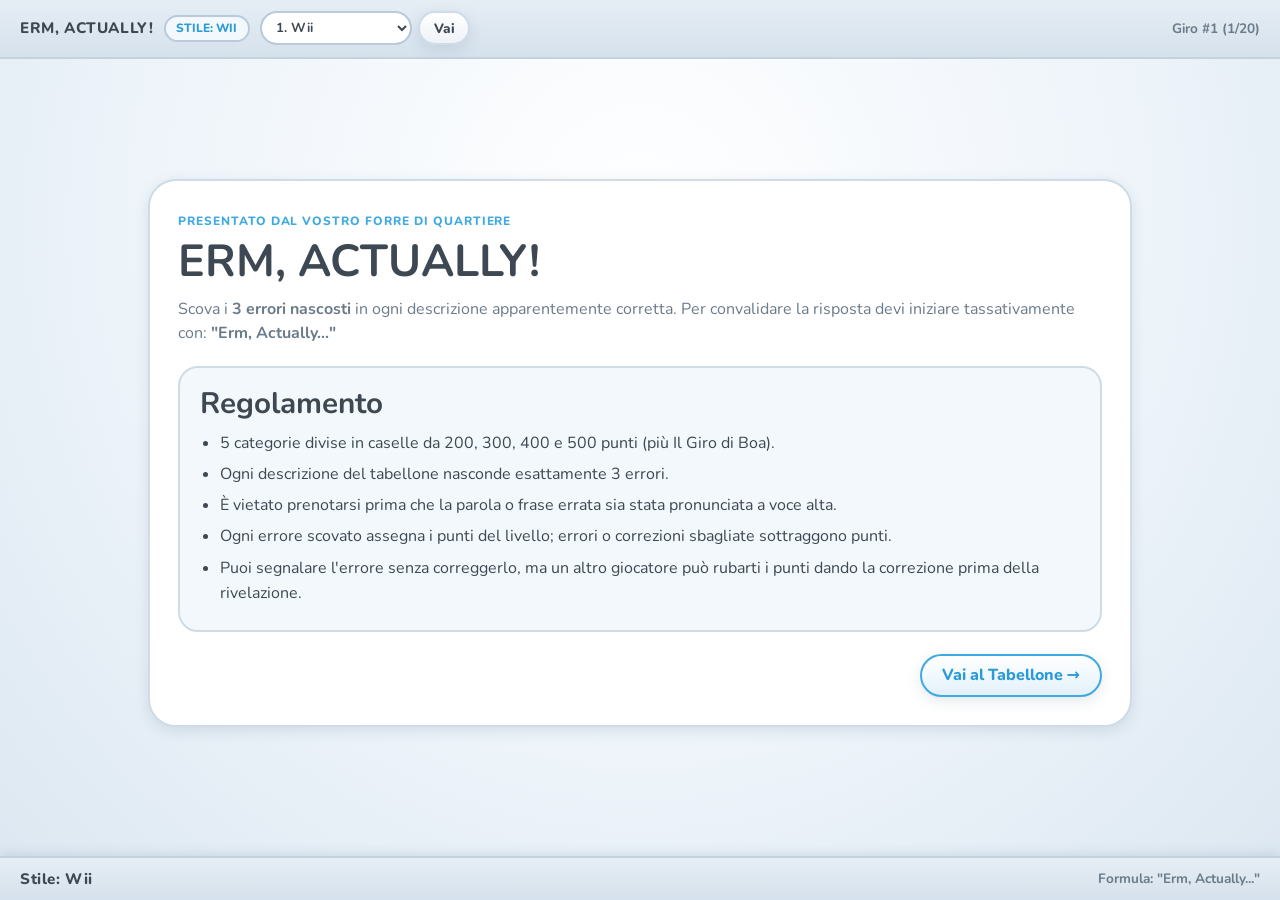
==== campionariocompleto/index.html @ b248fe5d "Create index.html" ====
<!DOCTYPE html>
<html lang="it">
<head>
  <meta charset="UTF-8" />
  <meta name="viewport" content="width=device-width, initial-scale=1.0" />
  <title>Erm, Actually! — 20 stili (01 Wii → 20 Cyberpunk)</title>
  <link rel="preconnect" href="https://fonts.googleapis.com" />
  <link rel="preconnect" href="https://fonts.gstatic.com" crossorigin />
  <link href="https://fonts.googleapis.com/css2?family=Chakra+Petch:wght@500;600;700&family=Exo+2:wght@500;700;800;900&family=Fredoka:wght@500;600;700&family=IBM+Plex+Mono:wght@500;700&family=Nunito:wght@600;700;800;900&family=Plus+Jakarta+Sans:wght@500;600;700;800&family=Quicksand:wght@600;700&family=Space+Grotesk:wght@700;800&family=Space+Mono:wght@400;700&family=VT323&display=swap" rel="stylesheet" />
  <style>
    /* 1. STILE WII */
    #app,
    #app.theme-wii {
      --font-main: "Nunito", "Varela Round", "Segoe UI", system-ui, sans-serif;
      --font-display: var(--font-main);
      --bg-body: radial-gradient(ellipse at 50% 25%, #ffffff 0%, #eef4fa 55%, #dbe7f1 100%) fixed;
      --bg-size: auto;
      --bg-surface: #ffffff;
      --bg-elevated: #f3f8fc;
      --bg-panel-soft: #f6fafd;
      --text-main: #3d4852;
      --text-muted: #6b7b8a;
      --accent-gold: #2b9bd8;
      --accent-cyan: #3fa9e0;
      --eyebrow-bg: transparent;
      --eyebrow-color: var(--accent-cyan);
      --eyebrow-border: none;
      --eyebrow-shadow: none;
      --eyebrow-padding: 0;
      --eyebrow-radius: 0;
      --pink: #f08ab0;
      --green: #5cc26b;
      --blue: #4a90e2;
      --danger: #e0443e;
      --success: #2eaa5c;
      --border-subtle: #cfdbe6;
      --border-strong: #b8cadb;
      --border-w: 0.125rem;
      --panel-radius: 1.75rem;
      --card-radius: 1.25rem;
      --pill-radius: 62.4375rem;
      --topbar-bg: linear-gradient(#e6eef5, #d5e1ec);
      --topbar-border: #c3d2df;
      --topbar-shadow: 0 -3px 0.625rem rgba(80, 110, 140, 0.15);
      --btn-primary-bg: linear-gradient(#ffffff, #e3f1fb);
      --btn-primary-color: #2b9bd8;
      --btn-primary-border: #3fa9e0;
      --btn-secondary-bg: linear-gradient(#ffffff, #eef3f8);
      --btn-secondary-color: #3d4852;
      --btn-secondary-border: #cfdbe6;
      --card-shadow: 0 0.25rem 0.875rem rgba(80, 110, 140, 0.16);
      --card-shadow-hover: 0 0 0 0.1875rem rgba(63, 169, 224, 0.35), 0 0.5rem 1.125rem rgba(80, 110, 140, 0.25);
      --panel-shadow: var(--card-shadow);
      --title-shadow: none;
      --panel-blur: none;
      --btn-gloss-display: none;
      --btn-gloss-before-display: none;
      --rings-display: none;
      --honey-bubbles-display: none;
      --crt-display: none;
    }

    /* 2. STILE DORFIC CHIARO */
    #app.theme-dorfic-chiaro {
      --font-main: "Plus Jakarta Sans", "Nunito", "Segoe UI", system-ui, sans-serif;
      --font-display: var(--font-main);
      --bg-body: radial-gradient(circle at 78% 22%, rgba(255, 138, 24, 0.24) 0%, rgba(255, 138, 24, 0.06) 28%, transparent 52%), radial-gradient(circle at 18% 85%, rgba(255, 122, 0, 0.14) 0%, transparent 45%), linear-gradient(165deg, #f8fafc 0%, #eef2f6 52%, #e4eaf1 100%) fixed;
      --bg-size: auto;
      --bg-surface: rgba(255, 255, 255, 0.88);
      --bg-elevated: #ffffff;
      --bg-panel-soft: #f2f5f9;
      --text-main: #18202c;
      --text-muted: #5b687b;
      --accent-cyan: #d95300;
      --accent-gold: #d95300;
      --eyebrow-bg: transparent;
      --eyebrow-color: var(--accent-cyan);
      --eyebrow-border: none;
      --eyebrow-shadow: none;
      --eyebrow-padding: 0;
      --eyebrow-radius: 0;
      --pink: #e11d67;
      --green: #15803d;
      --blue: #1d4ed8;
      --danger: #dc2626;
      --success: #15803d;
      --border-subtle: rgba(24, 32, 44, 0.14);
      --border-strong: rgba(255, 106, 0, 0.42);
      --border-w: 0.125rem;
      --panel-radius: 1.5rem;
      --card-radius: 1.125rem;
      --pill-radius: 62.4375rem;
      --topbar-bg: rgba(255, 255, 255, 0.92);
      --topbar-border: rgba(24, 32, 44, 0.14);
      --topbar-shadow: 0 -6px 24px rgba(24, 32, 44, 0.08);
      --btn-primary-bg: linear-gradient(180deg, #ff851b 0%, #ea580c 100%);
      --btn-primary-color: #ffffff;
      --btn-primary-border: #c2410c;
      --btn-secondary-bg: #ffffff;
      --btn-secondary-color: #18202c;
      --btn-secondary-border: rgba(24, 32, 44, 0.18);
      --card-shadow: 0 10px 28px rgba(24, 32, 44, 0.08), inset 0 1px 0 rgba(255, 255, 255, 0.9);
      --card-shadow-hover: 0 14px 34px rgba(255, 106, 0, 0.18), 0 0 0 3px rgba(255, 122, 0, 0.22);
      --panel-shadow: var(--card-shadow);
      --title-shadow: none;
      --panel-blur: blur(10px);
      --btn-gloss-display: none;
      --btn-gloss-before-display: none;
      --rings-display: block;
      --rings-bg: radial-gradient(circle, transparent 62%, rgba(255, 122, 0, 0.35) 64%, rgba(255, 122, 0, 0.12) 69%, transparent 72%) 0 0 / 8rem 8rem no-repeat;
      --honey-bubbles-display: none;
      --crt-display: none;
    }

    /* 3. STILE COTTAGE MINT */
    #app.theme-cottage-mint {
      --font-main: "Plus Jakarta Sans", "Segoe UI", system-ui, sans-serif;
      --font-display: var(--font-main);
      --bg-body: radial-gradient(ellipse at 14% 12%, rgba(188, 228, 208, 0.65) 0%, transparent 50%), radial-gradient(ellipse at 88% 18%, rgba(246, 214, 196, 0.52) 0%, transparent 48%), linear-gradient(180deg, #f5fbf7 0%, #eaf5ef 58%, #e4efe9 100%) fixed;
      --bg-size: auto;
      --bg-surface: rgba(255, 253, 249, 0.92);
      --bg-elevated: rgba(243, 250, 246, 0.97);
      --bg-panel-soft: #f6fafd;
      --text-main: #21362d;
      --text-muted: #5d786c;
      --accent-gold: #2b7a5b;
      --accent-cyan: #c96a4b;
      --eyebrow-bg: transparent;
      --eyebrow-color: var(--accent-cyan);
      --eyebrow-border: none;
      --eyebrow-shadow: none;
      --eyebrow-padding: 0;
      --eyebrow-radius: 0;
      --pink: #d47a6a;
      --green: #2d8a62;
      --blue: #467d8c;
      --danger: #c44536;
      --success: #267d57;
      --border-subtle: rgba(84, 134, 112, 0.34);
      --border-strong: #9fb3c8;
      --border-w: 0.125rem;
      --panel-radius: 1.5rem;
      --card-radius: 1.15rem;
      --pill-radius: 62.4375rem;
      --topbar-bg: var(--bg-elevated);
      --topbar-border: var(--border-subtle);
      --topbar-shadow: 0 0.15rem 0.6rem rgba(0, 0, 0, 0.08);
      --btn-primary-bg: var(--bg-elevated);
      --btn-primary-color: var(--accent-gold);
      --btn-primary-border: var(--accent-cyan);
      --btn-secondary-bg: var(--bg-surface);
      --btn-secondary-color: var(--text-main);
      --btn-secondary-border: var(--border-strong);
      --card-shadow: 0 0.35rem 1.05rem rgba(33, 54, 45, 0.09);
      --card-shadow-hover: 0 0 0 0.16rem rgba(201, 106, 75, 0.25), 0 0.55rem 1.3rem rgba(33, 54, 45, 0.14);
      --panel-shadow: var(--card-shadow);
      --title-shadow: none;
      --panel-blur: none;
      --btn-gloss-display: none;
      --btn-gloss-before-display: none;
      --rings-display: none;
      --honey-bubbles-display: none;
      --crt-display: none;
    }

    /* 4. STILE FRUTIGER AERO */
    #app.theme-frutiger-aero {
      --font-main: "Exo 2", "Segoe UI", system-ui, sans-serif;
      --font-display: var(--font-main);
      --bg-body: radial-gradient(ellipse at 75% 12%, rgba(255, 255, 255, 0.88) 0%, rgba(224, 249, 255, 0.45) 35%, transparent 65%), linear-gradient(155deg, #c6f6ff 0%, #8be8a8 52%, #35a7e2 100%) fixed;
      --bg-size: auto;
      --bg-surface: rgba(255, 255, 255, 0.68);
      --bg-elevated: rgba(255, 255, 255, 0.84);
      --bg-panel-soft: rgba(235, 251, 255, 0.82);
      --text-main: #08324a;
      --text-muted: #245d7a;
      --accent-cyan: #0077c8;
      --accent-gold: #0b6f3b;
      --eyebrow-bg: transparent;
      --eyebrow-color: var(--accent-cyan);
      --eyebrow-border: none;
      --eyebrow-shadow: none;
      --eyebrow-padding: 0;
      --eyebrow-radius: 0;
      --pink: #d9267a;
      --green: #169c3e;
      --blue: #0077cc;
      --danger: #cf1d37;
      --success: #118a38;
      --border-subtle: rgba(255, 255, 255, 0.9);
      --border-strong: rgba(0, 132, 206, 0.55);
      --border-w: 0.125rem;
      --panel-radius: 1.65rem;
      --card-radius: 1.25rem;
      --pill-radius: 62.4375rem;
      --topbar-bg: linear-gradient(180deg, rgba(255, 255, 255, 0.92) 0%, rgba(196, 242, 255, 0.88) 100%);
      --topbar-border: rgba(255, 255, 255, 0.95);
      --topbar-shadow: 0 -0.25rem 1.1rem rgba(14, 96, 148, 0.22);
      --btn-primary-bg: linear-gradient(180deg, #7be8ff 0%, #1ba1e2 52%, #0d78b8 100%);
      --btn-primary-color: #ffffff;
      --btn-primary-border: rgba(255, 255, 255, 0.95);
      --btn-secondary-bg: linear-gradient(180deg, #ffffff 0%, #dff5ff 100%);
      --btn-secondary-color: #08324a;
      --btn-secondary-border: rgba(255, 255, 255, 0.95);
      --card-shadow: inset 0 0.08rem 0 rgba(255, 255, 255, 0.95), 0 0.45rem 1.2rem rgba(10, 82, 128, 0.2);
      --card-shadow-hover: inset 0 0.08rem 0 rgba(255, 255, 255, 1), 0 0 0 0.2rem rgba(92, 224, 255, 0.55), 0 0.65rem 1.4rem rgba(10, 82, 128, 0.3);
      --panel-shadow: var(--card-shadow);
      --title-shadow: none;
      --panel-blur: blur(12px);
      --btn-gloss-display: block;
      --btn-gloss-before-display: none;
      --rings-display: none;
      --honey-bubbles-display: none;
      --crt-display: none;
    }

    /* 5. STILE UNICORN */
    #app.theme-unicorn {
      --font-main: "Plus Jakarta Sans", "Segoe UI", system-ui, sans-serif;
      --font-display: var(--font-main);
      --bg-body: radial-gradient(ellipse at 18% 12%, rgba(255, 166, 216, 0.45) 0%, transparent 48%), radial-gradient(ellipse at 85% 18%, rgba(118, 226, 245, 0.42) 0%, transparent 48%), linear-gradient(180deg, #fbf6ff 0%, #efe4ff 55%, #e5f3ff 100%) fixed;
      --bg-size: auto;
      --bg-surface: rgba(255, 250, 255, 0.88);
      --bg-elevated: rgba(248, 238, 255, 0.96);
      --bg-panel-soft: #f6fafd;
      --text-main: #24183d;
      --text-muted: #6c598c;
      --accent-gold: #c4289b;
      --accent-cyan: #009ec2;
      --eyebrow-bg: transparent;
      --eyebrow-color: var(--accent-cyan);
      --eyebrow-border: none;
      --eyebrow-shadow: none;
      --eyebrow-padding: 0;
      --eyebrow-radius: 0;
      --pink: #e65ca8;
      --green: #1ea885;
      --blue: #5865f2;
      --danger: #d92b6b;
      --success: #169c77;
      --border-subtle: rgba(164, 126, 214, 0.42);
      --border-strong: #9fb3c8;
      --border-w: 0.125rem;
      --panel-radius: 1.5rem;
      --card-radius: 1.15rem;
      --pill-radius: 62.4375rem;
      --topbar-bg: var(--bg-elevated);
      --topbar-border: var(--border-subtle);
      --topbar-shadow: 0 0.15rem 0.6rem rgba(0, 0, 0, 0.08);
      --btn-primary-bg: var(--bg-elevated);
      --btn-primary-color: var(--accent-gold);
      --btn-primary-border: var(--accent-cyan);
      --btn-secondary-bg: var(--bg-surface);
      --btn-secondary-color: var(--text-main);
      --btn-secondary-border: var(--border-strong);
      --card-shadow: 0 0.25rem 0.9rem rgba(25, 40, 60, 0.14);
      --card-shadow-hover: 0 0.25rem 0.9rem rgba(25, 40, 60, 0.14);
      --panel-shadow: var(--card-shadow);
      --title-shadow: none;
      --panel-blur: none;
      --btn-gloss-display: none;
      --btn-gloss-before-display: none;
      --rings-display: none;
      --honey-bubbles-display: none;
      --crt-display: none;
    }
    /* 6. STILE CARTOON */
    #app.theme-cartoon {
      --font-main: "Plus Jakarta Sans", "Space Grotesk", system-ui, sans-serif;
      --font-display: "Space Grotesk", "Plus Jakarta Sans", sans-serif;
      --bg-body: radial-gradient(circle at 12% 15%, rgba(230, 168, 46, 0.22), transparent 36%), radial-gradient(circle at 88% 18%, rgba(61, 139, 110, 0.16), transparent 38%), radial-gradient(circle at 75% 85%, rgba(217, 107, 67, 0.18), transparent 40%), linear-gradient(170deg, #fffaf0 0%, #f8ebd4 100%) fixed;
      --bg-size: auto;
      --bg-surface: #fffdf7;
      --bg-elevated: #fff8ea;
      --bg-panel-soft: #ffffff;
      --text-main: #2b2118;
      --text-muted: #5c4938;
      --accent-cyan: #3d8b6e;
      --accent-gold: #d96b43;
      --eyebrow-bg: #e6a82e;
      --eyebrow-color: #2b2118;
      --eyebrow-border: 0.125rem solid #2b2118;
      --eyebrow-shadow: none;
      --eyebrow-padding: 0.16rem 0.7rem;
      --eyebrow-radius: 62.4375rem;
      --pink: #c94a7c;
      --green: #3d8b6e;
      --blue: #3b82a6;
      --danger: #c83e37;
      --success: #3d8b6e;
      --border-subtle: #2b2118;
      --border-strong: #2b2118;
      --border-w: 0.15625rem;
      --panel-radius: 1.5rem;
      --card-radius: 1.25rem;
      --pill-radius: 62.4375rem;
      --topbar-bg: #fff8ea;
      --topbar-border: #2b2118;
      --topbar-shadow: 0 -0.25rem 0 #2b2118;
      --btn-primary-bg: #d96b43;
      --btn-primary-color: #ffffff;
      --btn-primary-border: #2b2118;
      --btn-secondary-bg: #ffffff;
      --btn-secondary-color: #2b2118;
      --btn-secondary-border: #2b2118;
      --card-shadow: 0.25rem 0.3125rem 0 #2b2118;
      --card-shadow-hover: 0.3125rem 0.4375rem 0 #2b2118;
      --panel-shadow: var(--card-shadow);
      --title-shadow: 0.125rem 0.1875rem 0 #e6a82e;
      --panel-blur: none;
      --btn-gloss-display: none;
      --btn-gloss-before-display: none;
      --rings-display: none;
      --honey-bubbles-display: none;
      --crt-display: none;
    }

    /* 7. STILE FRUTIGER AQUA */
    #app.theme-frutiger-aqua {
      --font-main: "Quicksand", "Segoe UI", system-ui, sans-serif;
      --font-display: var(--font-main);
      --bg-body: radial-gradient(circle at 18% 22%, rgba(164, 250, 255, 0.72) 0%, transparent 45%), radial-gradient(circle at 82% 78%, rgba(80, 225, 235, 0.55) 0%, transparent 48%), linear-gradient(180deg, #63d8ec 0%, #249ec4 55%, #116b94 100%) fixed;
      --bg-size: auto;
      --bg-surface: rgba(235, 253, 255, 0.74);
      --bg-elevated: rgba(255, 255, 255, 0.88);
      --bg-panel-soft: rgba(214, 249, 255, 0.84);
      --text-main: #06384d;
      --text-muted: #1b617d;
      --accent-cyan: #006c96;
      --accent-gold: #095c7a;
      --eyebrow-bg: transparent;
      --eyebrow-color: var(--accent-cyan);
      --eyebrow-border: none;
      --eyebrow-shadow: none;
      --eyebrow-padding: 0;
      --eyebrow-radius: 0;
      --pink: #c92a76;
      --green: #0e8f5c;
      --blue: #0072b5;
      --danger: #c7253e;
      --success: #0d8a57;
      --border-subtle: rgba(255, 255, 255, 0.88);
      --border-strong: rgba(28, 152, 194, 0.55);
      --border-w: 0.125rem;
      --panel-radius: 1.85rem;
      --card-radius: 1.4rem;
      --pill-radius: 62.4375rem;
      --topbar-bg: linear-gradient(180deg, rgba(240, 254, 255, 0.92) 0%, rgba(159, 236, 248, 0.9) 100%);
      --topbar-border: rgba(255, 255, 255, 0.95);
      --topbar-shadow: 0 -0.25rem 1.2rem rgba(7, 74, 107, 0.28);
      --btn-primary-bg: linear-gradient(180deg, #9ef6ff 0%, #26b8de 55%, #0c82ad 100%);
      --btn-primary-color: #ffffff;
      --btn-primary-border: rgba(255, 255, 255, 0.95);
      --btn-secondary-bg: linear-gradient(180deg, #ffffff 0%, #d2f5fc 100%);
      --btn-secondary-color: #06384d;
      --btn-secondary-border: rgba(255, 255, 255, 0.92);
      --card-shadow: inset 0 0.1rem 0 rgba(255, 255, 255, 0.95), 0 0.45rem 1.15rem rgba(6, 77, 110, 0.24);
      --card-shadow-hover: inset 0 0.1rem 0 rgba(255, 255, 255, 1), 0 0 0 0.2rem rgba(158, 246, 255, 0.6), 0 0.65rem 1.35rem rgba(6, 77, 110, 0.34);
      --panel-shadow: var(--card-shadow);
      --title-shadow: none;
      --panel-blur: blur(10px);
      --btn-gloss-display: none;
      --btn-gloss-before-display: none;
      --rings-display: none;
      --honey-bubbles-display: none;
      --crt-display: none;
    }

    /* 8. STILE FRUTIGER HONEY */
    #app.theme-frutiger-honey {
      --font-main: "Plus Jakarta Sans", "Segoe UI", system-ui, sans-serif;
      --font-display: "Space Grotesk", "Plus Jakarta Sans", sans-serif;
      --bg-body: radial-gradient(circle at 12% 14%, rgba(255, 149, 0, 0.34), transparent 34%), radial-gradient(circle at 86% 16%, rgba(56, 189, 248, 0.28), transparent 36%), radial-gradient(circle at 75% 82%, rgba(251, 146, 60, 0.28), transparent 42%), radial-gradient(circle at 22% 84%, rgba(52, 211, 153, 0.18), transparent 38%), linear-gradient(165deg, #fffaf3 0%, #ffedd5 46%, #e0f2fe 100%) fixed;
      --bg-size: auto;
      --bg-surface: rgba(255, 255, 255, 0.72);
      --bg-elevated: rgba(255, 255, 255, 0.88);
      --bg-panel-soft: rgba(255, 255, 255, 0.94);
      --text-main: #182232;
      --text-muted: #3b4d66;
      --accent-cyan: #0284c7;
      --accent-gold: #c2410c;
      --eyebrow-bg: linear-gradient(180deg, rgba(255, 255, 255, 0.92), rgba(255, 237, 213, 0.85));
      --eyebrow-color: #c2410c;
      --eyebrow-border: 1px solid rgba(255, 149, 0, 0.4);
      --eyebrow-shadow: inset 0 1px 0 #ffffff, 0 2px 8px rgba(234, 88, 12, 0.1);
      --eyebrow-padding: 0.18rem 0.7rem;
      --eyebrow-radius: 999px;
      --pink: #db2777;
      --green: #059669;
      --blue: #0284c7;
      --danger: #dc2626;
      --success: #15803d;
      --border-subtle: rgba(255, 255, 255, 0.85);
      --border-strong: rgba(255, 107, 0, 0.45);
      --border-w: 0.1rem;
      --panel-radius: 1.85rem;
      --card-radius: 1.45rem;
      --pill-radius: 62.4375rem;
      --topbar-bg: linear-gradient(180deg, rgba(255, 255, 255, 0.88) 0%, rgba(255, 243, 224, 0.82) 100%);
      --topbar-border: rgba(255, 255, 255, 0.95);
      --topbar-shadow: 0 -8px 26px rgba(194, 65, 12, 0.14), inset 0 1px 0 rgba(255, 149, 0, 0.35);
      --btn-primary-bg: linear-gradient(180deg, #ffb84d 0%, #ff7300 52%, #ea580c 100%);
      --btn-primary-color: #ffffff;
      --btn-primary-border: #fed7aa;
      --btn-secondary-bg: linear-gradient(180deg, #ffffff 0%, #f1f5f9 100%);
      --btn-secondary-color: #182232;
      --btn-secondary-border: rgba(255, 255, 255, 0.95);
      --card-shadow: 0 12px 30px rgba(194, 65, 12, 0.14), 0 4px 12px rgba(15, 23, 42, 0.07), inset 0 1.5px 0 rgba(255, 255, 255, 0.95);
      --card-shadow-hover: 0 0 0 3px rgba(255, 122, 0, 0.28), 0 14px 32px rgba(234, 88, 12, 0.26), inset 0 1.5px 0 rgba(255, 255, 255, 0.98);
      --panel-shadow: var(--card-shadow);
      --title-shadow: none;
      --panel-blur: blur(16px) saturate(145%);
      --btn-gloss-display: none;
      --btn-gloss-before-display: block;
      --rings-display: none;
      --honey-bubbles-display: block;
      --crt-display: none;
    }

    /* 9. STILE SWISS BAUHAUS */
    #app.theme-swiss-bahuaus {
      --font-main: "Plus Jakarta Sans", "Segoe UI", system-ui, sans-serif;
      --font-display: var(--font-main);
      --bg-body: #eef4fa;
      --bg-size: auto;
      --bg-surface: #ffffff;
      --bg-elevated: #faf8f4;
      --bg-panel-soft: #f6fafd;
      --text-main: #111111;
      --text-muted: #525252;
      --accent-gold: #d62828;
      --accent-cyan: #005bb5;
      --eyebrow-bg: transparent;
      --eyebrow-color: var(--accent-cyan);
      --eyebrow-border: none;
      --eyebrow-shadow: none;
      --eyebrow-padding: 0;
      --eyebrow-radius: 0;
      --pink: #d62828;
      --green: #147a47;
      --blue: #005bb5;
      --danger: #b91c1c;
      --success: #147a47;
      --border-subtle: #111111;
      --border-strong: #9fb3c8;
      --border-w: 0.125rem;
      --panel-radius: 1.5rem;
      --card-radius: 1.15rem;
      --pill-radius: 62.4375rem;
      --topbar-bg: var(--bg-elevated);
      --topbar-border: var(--border-subtle);
      --topbar-shadow: 0 0.15rem 0.6rem rgba(0, 0, 0, 0.08);
      --btn-primary-bg: var(--bg-elevated);
      --btn-primary-color: var(--accent-gold);
      --btn-primary-border: var(--accent-cyan);
      --btn-secondary-bg: var(--bg-surface);
      --btn-secondary-color: var(--text-main);
      --btn-secondary-border: var(--border-strong);
      --card-shadow: 0 0.25rem 0.9rem rgba(25, 40, 60, 0.14);
      --card-shadow-hover: 0 0.25rem 0.9rem rgba(25, 40, 60, 0.14);
      --panel-shadow: var(--card-shadow);
      --title-shadow: none;
      --panel-blur: none;
      --btn-gloss-display: none;
      --btn-gloss-before-display: none;
      --rings-display: none;
      --honey-bubbles-display: none;
      --crt-display: none;
    }

    /* 10. STILE WEBCORE */
    #app.theme-webcore {
      --font-main: "Space Mono", "VT323", monospace;
      --font-display: var(--font-main);
      --bg-body: radial-gradient(circle at 15% 15%, rgba(255, 255, 255, 0.35), transparent 45%), repeating-linear-gradient(45deg, rgba(255, 255, 255, 0.08) 0px, rgba(255, 255, 255, 0.08) 2px, transparent 2px, transparent 8px), linear-gradient(180deg, #5f8696 0%, #456878 55%, #345160 100%) fixed;
      --bg-size: auto;
      --bg-surface: #c0c7d0;
      --bg-elevated: #cfd5dd;
      --bg-panel-soft: #ffffff;
      --text-main: #0b0f17;
      --text-muted: #3f4752;
      --accent-cyan: #000080;
      --accent-gold: #000080;
      --eyebrow-bg: linear-gradient(90deg, #000080 0%, #1084d0 100%);
      --eyebrow-color: #ffffff;
      --eyebrow-border: none;
      --eyebrow-shadow: 0.125rem 0.125rem 0 rgba(11, 15, 23, 0.35);
      --eyebrow-padding: 0.2rem 0.65rem;
      --eyebrow-radius: 0;
      --pink: #9d174d;
      --green: #14532d;
      --blue: #1e3a8a;
      --danger: #991b1b;
      --success: #14532d;
      --border-subtle: #7d8590;
      --border-strong: #444b54;
      --border-w: 0.125rem;
      --panel-radius: 0;
      --card-radius: 0;
      --pill-radius: 0;
      --topbar-bg: #c0c7d0;
      --topbar-border: #dfe4ea;
      --topbar-shadow: inset 0 0.125rem 0 #ffffff, 0 -0.15rem 0 #444b54;
      --btn-primary-bg: linear-gradient(180deg, #1084d0 0%, #000080 100%);
      --btn-primary-color: #ffffff;
      --btn-primary-border: #60a5fa;
      --btn-secondary-bg: #c0c7d0;
      --btn-secondary-color: #0b0f17;
      --btn-secondary-border: #dfe4ea;
      --card-shadow: inset 0.125rem 0.125rem 0 #ffffff, inset -0.125rem -0.125rem 0 #444b54, 0.125rem 0.125rem 0 rgba(11, 15, 23, 0.35);
      --card-shadow-hover: inset 0.125rem 0.125rem 0 #ffffff, inset -0.125rem -0.125rem 0 #444b54, 0.2rem 0.2rem 0 rgba(11, 15, 23, 0.45);
      --panel-shadow: inset 0.125rem 0.125rem 0 #dfe4ea, inset -0.125rem -0.125rem 0 #444b54, 0.2rem 0.2rem 0 rgba(11, 15, 23, 0.38);
      --title-shadow: none;
      --panel-blur: none;
      --btn-gloss-display: none;
      --btn-gloss-before-display: none;
      --rings-display: none;
      --honey-bubbles-display: none;
      --crt-display: none;
    }

    /* 11. STILE DORFIC */
    #app.theme-dorfic {
      --font-main: "Plus Jakarta Sans", "Nunito", "Segoe UI", system-ui, sans-serif;
      --font-display: var(--font-main);
      --bg-body: radial-gradient(circle at 80% 18%, rgba(255, 214, 153, 0.36) 0%, rgba(255, 138, 24, 0.14) 30%, transparent 56%), radial-gradient(circle at 16% 86%, rgba(255, 196, 120, 0.28) 0%, transparent 48%), linear-gradient(160deg, #ff851b 0%, #f96b08 52%, #e05200 100%) fixed;
      --bg-size: auto;
      --bg-surface: rgba(234, 88, 12, 0.88);
      --bg-elevated: #c2410c;
      --bg-panel-soft: rgba(154, 52, 18, 0.72);
      --text-main: #ffffff;
      --text-muted: rgba(255, 255, 255, 0.84);
      --accent-cyan: #ffedd5;
      --accent-gold: #ffffff;
      --eyebrow-bg: transparent;
      --eyebrow-color: #fff7ed;
      --eyebrow-border: none;
      --eyebrow-shadow: none;
      --eyebrow-padding: 0;
      --eyebrow-radius: 0;
      --pink: #ff6fa8;
      --green: #4ade80;
      --blue: #60a5fa;
      --danger: #ffe4e6;
      --success: #dcfce7;
      --border-subtle: rgba(255, 255, 255, 0.28);
      --border-strong: rgba(255, 255, 255, 0.72);
      --border-w: 0.125rem;
      --panel-radius: 1.5rem;
      --card-radius: 1.25rem;
      --pill-radius: 62.4375rem;
      --topbar-bg: rgba(154, 52, 18, 0.86);
      --topbar-border: rgba(255, 255, 255, 0.24);
      --topbar-shadow: 0 -0.375rem 1.5rem rgba(95, 28, 0, 0.32);
      --btn-primary-bg: linear-gradient(180deg, #ff7b00 0%, #c2410c 100%);
      --btn-primary-color: #ffffff;
      --btn-primary-border: #ffffff;
      --btn-secondary-bg: rgba(154, 52, 18, 0.84);
      --btn-secondary-color: #ffffff;
      --btn-secondary-border: rgba(255, 255, 255, 0.42);
      --card-shadow: 0 0.625rem 1.75rem rgba(105, 32, 0, 0.28), inset 0 0.0625rem 0 rgba(255, 255, 255, 0.28);
      --card-shadow-hover: 0 0.875rem 2.125rem rgba(90, 26, 0, 0.38), 0 0 0 0.1875rem rgba(255, 255, 255, 0.32);
      --panel-shadow: var(--card-shadow);
      --title-shadow: none;
      --panel-blur: blur(10px);
      --btn-gloss-display: none;
      --btn-gloss-before-display: none;
      --rings-display: block;
      --rings-bg: radial-gradient(circle, transparent 62%, rgba(255, 255, 255, 0.28) 64%, rgba(255, 255, 255, 0.1) 69%, transparent 72%) 0 0 / 8rem 8rem no-repeat;
      --honey-bubbles-display: none;
      --crt-display: none;
    }

    /* 12. STILE TROPICAL CORE */
    #app.theme-tropical-core {
      --font-main: "Fredoka", "Plus Jakarta Sans", sans-serif;
      --font-display: var(--font-main);
      --bg-body: radial-gradient(circle at 12% 15%, rgba(255, 214, 64, 0.35) 0%, transparent 40%), radial-gradient(circle at 88% 82%, rgba(255, 92, 124, 0.28) 0%, transparent 45%), linear-gradient(145deg, #073b3a 0%, #0b5c53 52%, #138a68 100%) fixed;
      --bg-size: auto;
      --bg-surface: rgba(9, 52, 49, 0.86);
      --bg-elevated: rgba(16, 76, 70, 0.92);
      --bg-panel-soft: rgba(6, 35, 34, 0.9);
      --text-main: #fffaf0;
      --text-muted: #a9e5d6;
      --accent-cyan: #2cf5c8;
      --accent-gold: #ffd23f;
      --eyebrow-bg: transparent;
      --eyebrow-color: var(--accent-cyan);
      --eyebrow-border: none;
      --eyebrow-shadow: none;
      --eyebrow-padding: 0;
      --eyebrow-radius: 0;
      --pink: #ff6b9d;
      --green: #4ef07c;
      --blue: #46c8ff;
      --danger: #ff5454;
      --success: #45eb78;
      --border-subtle: #258577;
      --border-strong: #ff8c3b;
      --border-w: 0.125rem;
      --panel-radius: 1.65rem;
      --card-radius: 1.25rem;
      --pill-radius: 62.4375rem;
      --topbar-bg: linear-gradient(180deg, #0e4a45 0%, #072c2a 100%);
      --topbar-border: #ffd23f;
      --topbar-shadow: 0 -0.25rem 1rem rgba(3, 24, 23, 0.65);
      --btn-primary-bg: linear-gradient(180deg, #ff9e3d 0%, #ff5a36 100%);
      --btn-primary-color: #ffffff;
      --btn-primary-border: #ffd23f;
      --btn-secondary-bg: linear-gradient(180deg, #15665e 0%, #0d4540 100%);
      --btn-secondary-color: #fffaf0;
      --btn-secondary-border: #2cf5c8;
      --card-shadow: 0 0.4rem 1.05rem rgba(3, 24, 23, 0.55);
      --card-shadow-hover: 0 0 0 0.1875rem rgba(255, 210, 63, 0.35), 0 0.55rem 1.3rem rgba(3, 24, 23, 0.72);
      --panel-shadow: var(--card-shadow);
      --title-shadow: none;
      --panel-blur: none;
      --btn-gloss-display: none;
      --btn-gloss-before-display: none;
      --rings-display: none;
      --honey-bubbles-display: none;
      --crt-display: none;
    }

    /* 13. STILE LEGNOSO */
    #app.theme-legnoso {
      --font-main: "Chakra Petch", "IBM Plex Mono", sans-serif;
      --font-display: var(--font-main);
      --bg-body: radial-gradient(circle at 50% 10%, #4b382a 0%, #2c2119 60%, #1a130e 100%) fixed;
      --bg-size: auto;
      --bg-surface: #36281e;
      --bg-elevated: #463528;
      --bg-panel-soft: #261b14;
      --text-main: #f3e5cf;
      --text-muted: #c2ad8e;
      --accent-cyan: #72b5a4;
      --accent-gold: #e09f3e;
      --eyebrow-bg: transparent;
      --eyebrow-color: var(--accent-cyan);
      --eyebrow-border: none;
      --eyebrow-shadow: none;
      --eyebrow-padding: 0;
      --eyebrow-radius: 0;
      --pink: #d47a6a;
      --green: #7ca968;
      --blue: #6a9bb8;
      --danger: #cf533e;
      --success: #79ad64;
      --border-subtle: #664d3a;
      --border-strong: #8c6b52;
      --border-w: 0.125rem;
      --panel-radius: 0.35rem;
      --card-radius: 0.3rem;
      --pill-radius: 0.3rem;
      --topbar-bg: linear-gradient(180deg, #423125 0%, #281d15 100%);
      --topbar-border: #7a5c46;
      --topbar-shadow: 0 -0.25rem 0.75rem rgba(0, 0, 0, 0.55);
      --btn-primary-bg: linear-gradient(180deg, #c9862b 0%, #9b6217 100%);
      --btn-primary-color: #fff6e5;
      --btn-primary-border: #e5a94c;
      --btn-secondary-bg: linear-gradient(180deg, #523e30 0%, #3b2c21 100%);
      --btn-secondary-color: #f3e5cf;
      --btn-secondary-border: #82644e;
      --card-shadow: inset 0 0.0625rem 0 rgba(255, 226, 178, 0.14), 0 0.3rem 0.7rem rgba(0, 0, 0, 0.5);
      --card-shadow-hover: inset 0 0.0625rem 0 rgba(255, 226, 178, 0.25), 0 0 0 0.15rem rgba(224, 159, 62, 0.35), 0 0.45rem 0.9rem rgba(0, 0, 0, 0.65);
      --panel-shadow: var(--card-shadow);
      --title-shadow: none;
      --panel-blur: none;
      --btn-gloss-display: none;
      --btn-gloss-before-display: none;
      --rings-display: none;
      --honey-bubbles-display: none;
      --crt-display: none;
    }

    /* 14. STILE NIGHT */
    #app.theme-night {
      --font-main: "Plus Jakarta Sans", "Segoe UI", system-ui, sans-serif;
      --font-display: "Space Grotesk", "Plus Jakarta Sans", sans-serif;
      --bg-body: radial-gradient(circle at 15% 12%, rgba(255, 209, 102, 0.09), transparent 36%), radial-gradient(circle at 85% 18%, rgba(56, 189, 248, 0.11), transparent 38%), radial-gradient(ellipse at 50% 85%, rgba(167, 139, 250, 0.08), transparent 48%), linear-gradient(180deg, #0b1120 0%, #070b14 100%) fixed;
      --bg-size: auto;
      --bg-surface: #0e1729;
      --bg-elevated: #15223b;
      --bg-panel-soft: #090e1a;
      --text-main: #f4f7fc;
      --text-muted: #b4c2d8;
      --accent-cyan: #38bdf8;
      --accent-gold: #ffd166;
      --eyebrow-bg: transparent;
      --eyebrow-color: var(--accent-cyan);
      --eyebrow-border: none;
      --eyebrow-shadow: none;
      --eyebrow-padding: 0;
      --eyebrow-radius: 0;
      --pink: #f472b6;
      --green: #34d399;
      --blue: #60a5fa;
      --danger: #ff6b6b;
      --success: #4ade80;
      --border-subtle: rgba(148, 163, 184, 0.18);
      --border-strong: rgba(255, 209, 102, 0.45);
      --border-w: 0.1rem;
      --panel-radius: 1.75rem;
      --card-radius: 1.25rem;
      --pill-radius: 62.4375rem;
      --topbar-bg: rgba(10, 16, 30, 0.92);
      --topbar-border: rgba(255, 209, 102, 0.24);
      --topbar-shadow: 0 -8px 24px rgba(2, 6, 15, 0.75);
      --btn-primary-bg: linear-gradient(180deg, #ffd670 0%, #eab308 100%);
      --btn-primary-color: #090e1a;
      --btn-primary-border: #ffe599;
      --btn-secondary-bg: linear-gradient(180deg, #182642 0%, #10192d 100%);
      --btn-secondary-color: #f4f7fc;
      --btn-secondary-border: rgba(255, 255, 255, 0.18);
      --card-shadow: 0 12px 32px rgba(2, 6, 15, 0.62), inset 0 1px 0 rgba(255, 255, 255, 0.06);
      --card-shadow-hover: 0 0 0 3px rgba(255, 209, 102, 0.24), 0 14px 34px rgba(2, 6, 15, 0.78);
      --panel-shadow: var(--card-shadow);
      --title-shadow: 0 2px 18px rgba(255, 209, 102, 0.18);
      --panel-blur: blur(12px);
      --btn-gloss-display: none;
      --btn-gloss-before-display: none;
      --rings-display: none;
      --honey-bubbles-display: none;
      --crt-display: none;
    }

    /* 15. STILE RETRO */
    #app.theme-retro {
      --font-main: "Space Grotesk", "Plus Jakarta Sans", system-ui, sans-serif;
      --font-display: var(--font-main);
      --bg-body: radial-gradient(circle at 15% 15%, rgba(236, 72, 153, 0.22), transparent 38%), radial-gradient(circle at 85% 20%, rgba(34, 211, 238, 0.2), transparent 40%), linear-gradient(180deg, #12082b 0%, #090517 100%) fixed;
      --bg-size: auto;
      --bg-surface: rgba(20, 11, 46, 0.92);
      --bg-elevated: rgba(25, 14, 58, 0.92);
      --bg-panel-soft: #090616;
      --text-main: #f8fafc;
      --text-muted: #cbd5e1;
      --accent-cyan: #22d3ee;
      --accent-gold: #fde047;
      --eyebrow-bg: #22d3ee;
      --eyebrow-color: #090517;
      --eyebrow-border: none;
      --eyebrow-shadow: none;
      --eyebrow-padding: 0.16rem 0.65rem;
      --eyebrow-radius: 0.35rem;
      --pink: #f472b6;
      --green: #4ade80;
      --blue: #22d3ee;
      --danger: #fb7185;
      --success: #4ade80;
      --border-subtle: #22d3ee;
      --border-strong: #fde047;
      --border-w: 0.125rem;
      --panel-radius: 1rem;
      --card-radius: 0.85rem;
      --pill-radius: 0.55rem;
      --topbar-bg: rgba(13, 7, 31, 0.95);
      --topbar-border: #fde047;
      --topbar-shadow: 0 -0.375rem 1.375rem rgba(250, 204, 21, 0.16);
      --btn-primary-bg: #fde047;
      --btn-primary-color: #090517;
      --btn-primary-border: #fde047;
      --btn-secondary-bg: #170c38;
      --btn-secondary-color: #22d3ee;
      --btn-secondary-border: #22d3ee;
      --card-shadow: 0.25rem 0.25rem 0 rgba(236, 72, 153, 0.45);
      --card-shadow-hover: 0 0 0 0.125rem #0c071d, 0 0 0 0.25rem #22d3ee, 0.375rem 0.375rem 0 #e11d48;
      --panel-shadow: 0 0 0 0.125rem #0c071d, 0 0 0 0.25rem #22d3ee, 0.375rem 0.375rem 0 #e11d48;
      --title-shadow: 0.1875rem 0.1875rem 0 #be185d;
      --panel-blur: none;
      --btn-gloss-display: none;
      --btn-gloss-before-display: none;
      --rings-display: none;
      --honey-bubbles-display: none;
      --crt-display: block;
    }

    /* 16. STILE VAPORWAVE */
    #app.theme-vaporwave {
      --font-main: "Plus Jakarta Sans", "Segoe UI", system-ui, sans-serif;
      --font-display: var(--font-main);
      --bg-body: radial-gradient(circle at 20% 15%, rgba(255, 113, 206, 0.28), transparent 38%), radial-gradient(circle at 82% 20%, rgba(1, 205, 254, 0.24), transparent 40%), radial-gradient(circle at 50% 90%, rgba(185, 103, 255, 0.3), transparent 48%), linear-gradient(180deg, #190936 0%, #2b1052 52%, #110624 100%) fixed;
      --bg-size: auto;
      --bg-surface: rgba(34, 14, 68, 0.86);
      --bg-elevated: rgba(54, 23, 106, 0.92);
      --bg-panel-soft: rgba(19, 7, 42, 0.88);
      --text-main: #fdf4ff;
      --text-muted: #e2c8ff;
      --accent-gold: #ff71ce;
      --accent-cyan: #01cdfe;
      --eyebrow-bg: transparent;
      --eyebrow-color: var(--accent-cyan);
      --eyebrow-border: none;
      --eyebrow-shadow: none;
      --eyebrow-padding: 0;
      --eyebrow-radius: 0;
      --pink: #ff71ce;
      --green: #05ffa1;
      --blue: #01cdfe;
      --danger: #ff4d8d;
      --success: #05ffa1;
      --border-subtle: rgba(1, 205, 254, 0.45);
      --border-strong: rgba(255, 113, 206, 0.72);
      --border-w: 0.125rem;
      --panel-radius: 1.5rem;
      --card-radius: 1.15rem;
      --pill-radius: 62.4375rem;
      --topbar-bg: var(--bg-elevated);
      --topbar-border: var(--border-subtle);
      --topbar-shadow: 0 0.15rem 0.6rem rgba(0, 0, 0, 0.08);
      --btn-primary-bg: var(--bg-elevated);
      --btn-primary-color: var(--accent-gold);
      --btn-primary-border: var(--accent-cyan);
      --btn-secondary-bg: var(--bg-surface);
      --btn-secondary-color: var(--text-main);
      --btn-secondary-border: var(--border-strong);
      --card-shadow: 0 0.25rem 0.9rem rgba(25, 40, 60, 0.14);
      --card-shadow-hover: 0 0.25rem 0.9rem rgba(25, 40, 60, 0.14);
      --panel-shadow: var(--card-shadow);
      --title-shadow: none;
      --panel-blur: none;
      --btn-gloss-display: none;
      --btn-gloss-before-display: none;
      --rings-display: none;
      --honey-bubbles-display: none;
      --crt-display: none;
    }

    /* 17. STILE ARCADE */
    #app.theme-arcade {
      --font-main: "Space Mono", "VT323", monospace;
      --font-display: var(--font-main);
      --bg-body: linear-gradient(rgba(255, 62, 165, 0.06) 1px, transparent 1px), linear-gradient(90deg, rgba(0, 240, 255, 0.06) 1px, transparent 1px), radial-gradient(circle at 20% 15%, #24103a 0%, #0d0818 65%, #06030c 100%) fixed;
      --bg-size: 28px 28px, 28px 28px, cover;
      --bg-surface: rgba(20, 10, 36, 0.92);
      --bg-elevated: rgba(34, 16, 58, 0.95);
      --bg-panel-soft: #090412;
      --text-main: #f6eaff;
      --text-muted: #b59ed4;
      --accent-cyan: #00f0ff;
      --accent-gold: #ffe600;
      --eyebrow-bg: transparent;
      --eyebrow-color: var(--accent-cyan);
      --eyebrow-border: none;
      --eyebrow-shadow: none;
      --eyebrow-padding: 0;
      --eyebrow-radius: 0;
      --pink: #ff3ea5;
      --green: #39ff9e;
      --blue: #5caeff;
      --danger: #ff3355;
      --success: #39ff9e;
      --border-subtle: #4b2475;
      --border-strong: #ff3ea5;
      --border-w: 0.125rem;
      --panel-radius: 0.25rem;
      --card-radius: 0.25rem;
      --pill-radius: 0.25rem;
      --topbar-bg: #0c0617;
      --topbar-border: #00f0ff;
      --topbar-shadow: 0 -0.25rem 0 rgba(255, 62, 165, 0.45);
      --btn-primary-bg: linear-gradient(180deg, #ff3ea5 0%, #a81566 100%);
      --btn-primary-color: #ffffff;
      --btn-primary-border: #ffe600;
      --btn-secondary-bg: #190c2e;
      --btn-secondary-color: #00f0ff;
      --btn-secondary-border: #00f0ff;
      --card-shadow: 0.25rem 0.25rem 0 rgba(0, 240, 255, 0.28), 0 0.4rem 1rem rgba(0, 0, 0, 0.75);
      --card-shadow-hover: 0.35rem 0.35rem 0 #ff3ea5, 0 0 1rem rgba(0, 240, 255, 0.5);
      --panel-shadow: var(--card-shadow);
      --title-shadow: none;
      --panel-blur: none;
      --btn-gloss-display: none;
      --btn-gloss-before-display: none;
      --rings-display: none;
      --honey-bubbles-display: none;
      --crt-display: none;
    }

    /* 18. STILE POP PUNK */
    #app.theme-pop-punk {
      --font-main: "Plus Jakarta Sans", "Segoe UI", system-ui, sans-serif;
      --font-display: var(--font-main);
      --bg-body: radial-gradient(circle at 18% 12%, rgba(255, 42, 133, 0.34), transparent 42%), radial-gradient(circle at 85% 18%, rgba(168, 18, 92, 0.42), transparent 46%), linear-gradient(165deg, #240719 0%, #14040e 58%, #0c0208 100%) fixed;
      --bg-size: auto;
      --bg-surface: #25091b;
      --bg-elevated: #360d28;
      --bg-panel-soft: rgba(22, 4, 15, 0.92);
      --text-main: #fff5fa;
      --text-muted: #f3b8d6;
      --accent-gold: #ff2a85;
      --accent-cyan: #ff77b7;
      --eyebrow-bg: transparent;
      --eyebrow-color: var(--accent-cyan);
      --eyebrow-border: none;
      --eyebrow-shadow: none;
      --eyebrow-padding: 0;
      --eyebrow-radius: 0;
      --pink: #ff2a85;
      --green: #38e57d;
      --blue: #38b6ff;
      --danger: #ff3b5c;
      --success: #38e57d;
      --border-subtle: #7a1d52;
      --border-strong: #ff2a85;
      --border-w: 0.125rem;
      --panel-radius: 1.5rem;
      --card-radius: 1.15rem;
      --pill-radius: 62.4375rem;
      --topbar-bg: var(--bg-elevated);
      --topbar-border: var(--border-subtle);
      --topbar-shadow: 0 0.15rem 0.6rem rgba(0, 0, 0, 0.08);
      --btn-primary-bg: var(--bg-elevated);
      --btn-primary-color: var(--accent-gold);
      --btn-primary-border: var(--accent-cyan);
      --btn-secondary-bg: var(--bg-surface);
      --btn-secondary-color: var(--text-main);
      --btn-secondary-border: var(--border-strong);
      --card-shadow: 0.25rem 0.25rem 0 #090106;
      --card-shadow-hover: 0.35rem 0.35rem 0 #ff77b7;
      --panel-shadow: var(--card-shadow);
      --title-shadow: none;
      --panel-blur: none;
      --btn-gloss-display: none;
      --btn-gloss-before-display: none;
      --rings-display: none;
      --honey-bubbles-display: none;
      --crt-display: none;
    }

    /* 19. STILE CRT */
    #app.theme-crt {
      --font-main: "Plus Jakarta Sans", "Segoe UI", system-ui, sans-serif;
      --font-display: var(--font-main);
      --bg-body: radial-gradient(ellipse at 50% 45%, rgba(22, 46, 38, 0.72) 0%, rgba(9, 13, 19, 0.94) 68%, #040508 100%) fixed;
      --bg-size: auto;
      --bg-surface: rgba(11, 16, 22, 0.92);
      --bg-elevated: rgba(16, 24, 34, 0.96);
      --bg-panel-soft: rgba(7, 11, 16, 0.95);
      --text-main: #d8f8e8;
      --text-muted: #7aa894;
      --accent-gold: #39ff9e;
      --accent-cyan: #24e6ff;
      --eyebrow-bg: transparent;
      --eyebrow-color: var(--accent-cyan);
      --eyebrow-border: none;
      --eyebrow-shadow: none;
      --eyebrow-padding: 0;
      --eyebrow-radius: 0;
      --pink: #ff4fd8;
      --green: #39ff9e;
      --blue: #38bdf8;
      --danger: #ff3b5c;
      --success: #39ff9e;
      --border-subtle: rgba(57, 255, 158, 0.34);
      --border-strong: #9fb3c8;
      --border-w: 0.125rem;
      --panel-radius: 1.5rem;
      --card-radius: 1.15rem;
      --pill-radius: 62.4375rem;
      --topbar-bg: var(--bg-elevated);
      --topbar-border: var(--border-subtle);
      --topbar-shadow: 0 0.15rem 0.6rem rgba(0, 0, 0, 0.08);
      --btn-primary-bg: var(--bg-elevated);
      --btn-primary-color: var(--accent-gold);
      --btn-primary-border: var(--accent-cyan);
      --btn-secondary-bg: var(--bg-surface);
      --btn-secondary-color: var(--text-main);
      --btn-secondary-border: var(--border-strong);
      --card-shadow: 0 0 0.65rem rgba(57, 255, 158, 0.22), inset 0 0 1.2rem rgba(0, 0, 0, 0.55);
      --card-shadow-hover: 0 0 0.16rem rgba(36, 230, 255, 0.75), 0 0 1.15rem rgba(57, 255, 158, 0.42), inset 0 0 1rem rgba(36, 230, 255, 0.14);
      --panel-shadow: var(--card-shadow);
      --title-shadow: none;
      --panel-blur: none;
      --btn-gloss-display: none;
      --btn-gloss-before-display: none;
      --rings-display: none;
      --honey-bubbles-display: none;
      --crt-display: none;
    }

    /* 20. STILE CYBERPUNK */
    #app.theme-cyberpunk {
      --font-main: "Space Grotesk", "Plus Jakarta Sans", system-ui, sans-serif;
      --font-display: var(--font-main);
      --bg-body: radial-gradient(circle at 12% 18%, rgba(255, 42, 133, 0.24), transparent 36%), radial-gradient(circle at 86% 20%, rgba(0, 245, 212, 0.2), transparent 38%), radial-gradient(circle at 65% 85%, rgba(163, 255, 18, 0.14), transparent 42%), linear-gradient(155deg, #070510 0%, #120926 52%, #060914 100%) fixed;
      --bg-size: auto;
      --bg-surface: rgba(15, 10, 34, 0.9);
      --bg-elevated: rgba(20, 13, 46, 0.92);
      --bg-panel-soft: rgba(9, 6, 22, 0.96);
      --text-main: #f4f7ff;
      --text-muted: #b8c2e0;
      --accent-cyan: #00f5d4;
      --accent-gold: #00f5d4;
      --eyebrow-bg: rgba(255, 42, 133, 0.1);
      --eyebrow-color: #ff2a85;
      --eyebrow-border: 1px solid rgba(255, 42, 133, 0.5);
      --eyebrow-shadow: none;
      --eyebrow-padding: 0.16rem 0.65rem;
      --eyebrow-radius: 0.3rem;
      --pink: #ff2a85;
      --green: #a3ff12;
      --blue: #00f5d4;
      --danger: #ff3b5c;
      --success: #a3ff12;
      --border-subtle: rgba(0, 245, 212, 0.55);
      --border-strong: rgba(255, 42, 133, 0.65);
      --border-w: 0.1rem;
      --panel-radius: 0.95rem;
      --card-radius: 0.8rem;
      --pill-radius: 0.5rem;
      --topbar-bg: rgba(10, 7, 24, 0.92);
      --topbar-border: #ff2a85;
      --topbar-shadow: 0 -6px 26px rgba(255, 42, 133, 0.25);
      --btn-primary-bg: #ff2a85;
      --btn-primary-color: #ffffff;
      --btn-primary-border: #ff2a85;
      --btn-secondary-bg: rgba(20, 13, 46, 0.92);
      --btn-secondary-color: #00f5d4;
      --btn-secondary-border: #00f5d4;
      --card-shadow: 0 0 24px rgba(255, 42, 133, 0.22), 0 0 10px rgba(0, 245, 212, 0.16);
      --card-shadow-hover: 0 0 28px rgba(255, 42, 133, 0.38), 0 0 16px rgba(0, 245, 212, 0.28);
      --panel-shadow: var(--card-shadow);
      --title-shadow: 0 0 18px rgba(0, 245, 212, 0.4), 2px 2px 0 rgba(255, 42, 133, 0.65);
      --panel-blur: blur(12px);
      --btn-gloss-display: none;
      --btn-gloss-before-display: none;
      --rings-display: none;
      --honey-bubbles-display: none;
      --crt-display: none;
    }

    * { box-sizing: border-box; }

    html, body {
      margin: 0;
      padding: 0;
      min-height: 100%;
    }

    #app {
      position: relative;
      min-height: 100vh;
      display: flex;
      flex-direction: column;
      background: var(--bg-body);
      background-size: var(--bg-size);
      color: var(--text-main);
      font-family: var(--font-main);
      transition: background 0.25s ease, color 0.2s ease;
    }

    #app::before {
      display: var(--rings-display);
      content: "";
      position: fixed;
      top: 5.5rem;
      right: 2rem;
      width: 16rem;
      height: 16rem;
      background: var(--rings-bg);
      pointer-events: none;
      z-index: 0;
    }

    #app::after {
      display: var(--honey-bubbles-display);
      content: "";
      position: fixed;
      inset: 0;
      pointer-events: none;
      z-index: 0;
      background:
        radial-gradient(circle at 9% 28%, rgba(255, 196, 92, 0.42) 0 1.4rem, rgba(255, 149, 0, 0.2) 1.45rem 1.65rem, transparent 1.7rem),
        radial-gradient(circle at 92% 36%, rgba(125, 211, 252, 0.44) 0 1.7rem, rgba(2, 132, 199, 0.2) 1.75rem 1.95rem, transparent 2rem),
        radial-gradient(circle at 88% 76%, rgba(255, 178, 77, 0.4) 0 1.25rem, rgba(234, 88, 12, 0.18) 1.3rem 1.5rem, transparent 1.55rem);
    }

    .topbar {
      position: relative;
      z-index: 2;
      display: flex;
      align-items: center;
      justify-content: space-between;
      gap: 0.75rem;
      flex-wrap: wrap;
      padding: 0.7rem 1.25rem;
      background: var(--topbar-bg);
      border-color: var(--topbar-border);
      border-style: solid;
      border-width: 0;
      backdrop-filter: var(--panel-blur);
    }

    header.topbar { border-bottom-width: var(--border-w); }
    footer.topbar {
      border-top-width: var(--border-w);
      box-shadow: var(--topbar-shadow);
      margin-top: auto;
    }

    .brand-wrap {
      display: flex;
      align-items: center;
      gap: 0.65rem;
      flex-wrap: wrap;
    }

    .brand {
      font-family: var(--font-display);
      font-weight: 800;
      letter-spacing: 0.04em;
      font-size: 0.95rem;
    }

    .pill-badge {
      font-size: 0.75rem;
      font-weight: 800;
      padding: 0.22rem 0.65rem;
      border-radius: var(--pill-radius);
      background: var(--bg-elevated);
      color: var(--accent-gold);
      border: var(--border-w) solid var(--border-strong);
    }

    .style-picker {
      display: inline-flex;
      align-items: center;
      gap: 0.4rem;
    }

    .style-select {
      padding: 0.32rem 0.65rem;
      border-radius: var(--pill-radius);
      border: var(--border-w) solid var(--border-strong);
      background: var(--bg-surface);
      color: var(--text-main);
      font-family: var(--font-main);
      font-size: 0.82rem;
      font-weight: 700;
      cursor: pointer;
    }

    .round-label {
      font-size: 0.85rem;
      font-weight: 700;
      color: var(--text-muted);
    }

    .stage {
      position: relative;
      z-index: 1;
      flex: 1;
      width: min(100%, 64rem);
      margin: 0 auto;
      padding: 1.5rem 1.25rem 2rem;
      display: flex;
      align-items: center;
      justify-content: center;
    }

    .screen { display: none; width: 100%; }
    .screen.is-active { display: block; }

    .surface-panel {
      position: relative;
      background: var(--bg-surface);
      border: var(--border-w) solid var(--border-subtle);
      border-radius: var(--panel-radius);
      padding: 1.75rem;
      box-shadow: var(--panel-shadow);
      backdrop-filter: var(--panel-blur);
    }

    .center-panel { text-align: center; padding: 2.5rem 1.75rem; }

    .eyebrow {
      display: inline-block;
      margin: 0 0 0.5rem;
      font-size: 0.75rem;
      font-weight: 800;
      letter-spacing: 0.08em;
      text-transform: uppercase;
      background: var(--eyebrow-bg);
      color: var(--eyebrow-color);
      border: var(--eyebrow-border);
      box-shadow: var(--eyebrow-shadow);
      padding: var(--eyebrow-padding);
      border-radius: var(--eyebrow-radius);
    }

    h1 {
      margin: 0 0 0.65rem;
      font-family: var(--font-display);
      font-size: clamp(1.9rem, 4vw, 2.8rem);
      line-height: 1.1;
      text-shadow: var(--title-shadow);
    }

    h2 {
      margin: 0 0 0.6rem;
      font-family: var(--font-display);
      font-size: clamp(1.35rem, 2.6vw, 1.85rem);
      line-height: 1.2;
    }

    h3 { margin: 0 0 0.45rem; font-family: var(--font-display); font-size: 1.1rem; }

    .lead {
      margin: 0 0 1.25rem;
      color: var(--text-muted);
      font-size: 1rem;
      line-height: 1.55;
    }

    .elevated-box {
      background: var(--bg-elevated);
      border: var(--border-w) solid var(--border-subtle);
      border-radius: var(--card-radius);
      padding: 1.1rem 1.25rem;
      margin-bottom: 1.35rem;
    }

    .rules-list { margin: 0.4rem 0 0; padding-left: 1.25rem; line-height: 1.6; }
    .rules-list li { margin-bottom: 0.35rem; }

    .section-top { margin-bottom: 1rem; }

    .board-grid-5 {
      display: grid;
      grid-template-columns: repeat(5, minmax(0, 1fr));
      gap: 0.75rem;
      margin-bottom: 0.9rem;
    }

    .board-col { display: flex; flex-direction: column; gap: 0.55rem; }

    .board-col-header {
      text-align: center;
      font-family: var(--font-display);
      font-weight: 800;
      font-size: 0.78rem;
      letter-spacing: 0.04em;
      padding: 0.6rem 0.4rem;
      border-radius: var(--card-radius);
      background: var(--bg-elevated);
      border: var(--border-w) solid var(--border-strong);
      min-height: 3rem;
      display: flex;
      align-items: center;
      justify-content: center;
    }

    .board-cell-btn {
      padding: 0.85rem 0.5rem;
      border-radius: var(--card-radius);
      border: var(--border-w) solid var(--border-subtle);
      background: var(--bg-panel-soft);
      color: var(--text-muted);
      font-family: var(--font-display);
      font-weight: 800;
      font-size: 1.05rem;
      cursor: not-allowed;
      opacity: 0.65;
    }

    .board-cell-btn.is-playable {
      background: var(--btn-primary-bg);
      color: var(--btn-primary-color);
      border-color: var(--btn-primary-border);
      box-shadow: var(--card-shadow);
      cursor: pointer;
      opacity: 1;
    }

    .board-cell-btn.is-playable:hover {
      transform: scale(1.03);
      box-shadow: var(--card-shadow-hover);
    }

    .boa-strip {
      text-align: center;
      font-family: var(--font-display);
      font-weight: 800;
      letter-spacing: 0.06em;
      font-size: 0.85rem;
      padding: 0.65rem;
      border-radius: var(--card-radius);
      background: var(--bg-elevated);
      border: var(--border-w) dashed var(--border-strong);
      color: var(--accent-cyan);
      margin-bottom: 1.25rem;
    }

    .question-box {
      background: var(--bg-panel-soft);
      color: var(--text-main);
      border: var(--border-w) solid var(--border-strong);
      border-radius: var(--card-radius);
      padding: 1.25rem;
      font-size: 1.05rem;
      line-height: 1.68;
      margin: 0 0 1.15rem;
    }

    .correction-box {
      background: var(--bg-elevated);
      border: var(--border-w) solid var(--accent-gold);
      border-radius: var(--card-radius);
      padding: 1rem 1.2rem;
      margin-bottom: 1.25rem;
    }

    .actions-bar { display: flex; align-items: center; justify-content: flex-end; gap: 0.75rem; flex-wrap: wrap; }
    .actions-bar.spread { justify-content: space-between; }

    button { font-family: inherit; }

    button.btn-primary,
    button.btn-secondary {
      position: relative;
      overflow: hidden;
      padding: 0.55rem 1.25rem;
      font-family: var(--font-display);
      font-size: 1rem;
      border-radius: var(--pill-radius);
      font-weight: 800;
      cursor: pointer;
      box-shadow: var(--card-shadow);
      transition: transform 0.15s ease, box-shadow 0.15s ease, border-color 0.15s ease;
    }

    button.btn-primary::before,
    button.btn-secondary::before {
      display: var(--btn-gloss-before-display);
      content: "";
      position: absolute;
      top: 0;
      left: 0;
      right: 0;
      height: 50%;
      background: linear-gradient(180deg, rgba(255, 255, 255, 0.52) 0%, rgba(255, 255, 255, 0.04) 100%);
      pointer-events: none;
    }

    button.btn-primary::after,
    button.btn-secondary::after {
      display: var(--btn-gloss-display);
      content: "";
      position: absolute;
      top: 0;
      left: 6%;
      right: 6%;
      height: 46%;
      border-radius: 62.4375rem;
      background: linear-gradient(180deg, rgba(255, 255, 255, 0.65) 0%, rgba(255, 255, 255, 0.08) 100%);
      pointer-events: none;
    }

    button.btn-primary:hover,
    button.btn-secondary:hover {
      transform: scale(1.04);
      box-shadow: var(--card-shadow-hover);
    }

    .btn-primary {
      background: var(--btn-primary-bg);
      color: var(--btn-primary-color);
      border: var(--border-w) solid var(--btn-primary-border);
    }

    .btn-secondary {
      background: var(--btn-secondary-bg);
      color: var(--btn-secondary-color);
      border: var(--border-w) solid var(--btn-secondary-border);
    }

    .btn-compact { padding: 0.34rem 0.85rem !important; font-size: 0.85rem !important; }
    .big-btn { padding: 0.85rem 2rem !important; font-size: 1.25rem !important; }

    @media (max-width: 760px) {
      .board-grid-5 { grid-template-columns: 1fr; }
    }
  </style>
</head>
<body>
  <div id="app" class="theme-wii">
    <header class="topbar">
      <div class="brand-wrap">
        <span class="brand">ERM, ACTUALLY!</span>
        <span id="badge-stile" class="pill-badge">STILE: WII</span>
        <div class="style-picker">
          <select id="selettore-stile" class="style-select" aria-label="Scegli una grafica"></select>
          <button id="btn-vai-stile" type="button" class="btn-secondary btn-compact">Vai</button>
        </div>
      </div>
      <div class="topbar-right">
        <span id="contatore-giro" class="round-label">Giro #1 (1/20)</span>
      </div>
    </header>

    <main class="stage">
      <section id="schermata-interludio" class="screen">
        <div class="surface-panel center-panel">
          <p class="eyebrow">NUOVO GIRO IN ARRIVO</p>
          <h2 id="titolo-interludio">PROSSIMO STILE: FRUTIGER AQUA</h2>
          <p id="testo-interludio" class="lead">
            Stai per iniziare il giro completo in questo stile: prima la Home, poi il Tabellone e infine Storia 200.
          </p>
          <button id="btn-avvia-home" type="button" class="btn-primary big-btn">
            Avvia Home →
          </button>
        </div>
      </section>

      <section id="schermata-home" class="screen is-active">
        <div class="surface-panel">
          <p class="eyebrow">PRESENTATO DAL VOSTRO FORRE DI QUARTIERE</p>
          <h1>ERM, ACTUALLY!</h1>
          <p class="lead">
            Scova i <strong>3 errori nascosti</strong> in ogni descrizione apparentemente corretta.
            Per convalidare la risposta devi iniziare tassativamente con: <strong>"Erm, Actually..."</strong>
          </p>

          <div class="elevated-box">
            <h2>Regolamento</h2>
            <ul class="rules-list">
              <li>5 categorie divise in caselle da 200, 300, 400 e 500 punti (più Il Giro di Boa).</li>
              <li>Ogni descrizione del tabellone nasconde esattamente 3 errori.</li>
              <li>È vietato prenotarsi prima che la parola o frase errata sia stata pronunciata a voce alta.</li>
              <li>Ogni errore scovato assegna i punti del livello; errori o correzioni sbagliate sottraggono punti.</li>
              <li>Puoi segnalare l'errore senza correggerlo, ma un altro giocatore può rubarti i punti dando la correzione prima della rivelazione.</li>
            </ul>
          </div>

          <div class="actions-bar">
            <button id="btn-vai-tabellone" type="button" class="btn-primary">
              Vai al Tabellone →
            </button>
          </div>
        </div>
      </section>

      <section id="schermata-tabellone" class="screen">
        <div class="surface-panel">
          <div class="section-top">
            <h2>Tabellone delle Categorie</h2>
            <p class="lead">Clicca su <strong>STORIA — 200</strong> per aprire la prima domanda.</p>
          </div>

          <div class="board-grid-5">
            <div class="board-col">
              <div class="board-col-header">STORIA</div>
              <button id="btn-storia-200" type="button" class="board-cell-btn is-playable">200</button>
              <button type="button" class="board-cell-btn is-locked" disabled>300</button>
              <button type="button" class="board-cell-btn is-locked" disabled>400</button>
              <button type="button" class="board-cell-btn is-locked" disabled>500</button>
            </div>
            <div class="board-col">
              <div class="board-col-header">CANZONI E MUSICA</div>
              <button type="button" class="board-cell-btn is-locked" disabled>200</button>
              <button type="button" class="board-cell-btn is-locked" disabled>300</button>
              <button type="button" class="board-cell-btn is-locked" disabled>400</button>
              <button type="button" class="board-cell-btn is-locked" disabled>500</button>
            </div>
            <div class="board-col">
              <div class="board-col-header">ANIME E CARTONI</div>
              <button type="button" class="board-cell-btn is-locked" disabled>200</button>
              <button type="button" class="board-cell-btn is-locked" disabled>300</button>
              <button type="button" class="board-cell-btn is-locked" disabled>400</button>
              <button type="button" class="board-cell-btn is-locked" disabled>500</button>
            </div>
            <div class="board-col">
              <div class="board-col-header">GIOCHI E VIDEOGIOCHI</div>
              <button type="button" class="board-cell-btn is-locked" disabled>200</button>
              <button type="button" class="board-cell-btn is-locked" disabled>300</button>
              <button type="button" class="board-cell-btn is-locked" disabled>400</button>
              <button type="button" class="board-cell-btn is-locked" disabled>500</button>
            </div>
            <div class="board-col">
              <div class="board-col-header">NOSTALGIA</div>
              <button type="button" class="board-cell-btn is-locked" disabled>200</button>
              <button type="button" class="board-cell-btn is-locked" disabled>300</button>
              <button type="button" class="board-cell-btn is-locked" disabled>400</button>
              <button type="button" class="board-cell-btn is-locked" disabled>500</button>
            </div>
          </div>

          <div class="boa-strip">IL GIRO DI BOA</div>

          <div class="actions-bar spread">
            <button id="btn-torna-home" type="button" class="btn-secondary">← Torna a Home</button>
            <button id="btn-apri-domanda" type="button" class="btn-primary">Apri Storia 200 →</button>
          </div>
        </div>
      </section>

      <section id="schermata-domanda" class="screen">
        <div class="surface-panel">
          <p class="eyebrow">STORIA • 200 PUNTI • 3 ERRORI</p>
          <h2>Storia — 200 Punti</h2>

          <p class="question-box">
            L'Impero Romano ha lasciato un'impronta indelebile nella storia dell'Occidente attraverso le sue conquiste, le opere ingegneristiche e le riforme politiche. Tra i suoi leader più celebri e carismatici spicca indubbiamente la figura di Giulio Cesare, che passò alla storia come il primo imperatore ufficiale di Roma. Dopo aver guidato le sue legioni alla conquista della Gallia e aver attraversato il fiume Rubicone pronunciando la famosa frase 'il dado è tratto', la sua parabola politica si interruppe bruscamente nel 44 a.C., quando cadde vittima di una spietata congiura ordita dai senatori, i quali lo pugnalarono a morte durante una violenta battaglia campale alle Idi di Marzo. Questo tragico evento fu seguito da anni di guerre civili che portarono alla fine della Repubblica e all'ascesa del suo figlio adottivo, l'imperatore Nerone, che consolidò definitivamente il nuovo sistema di potere imperiale.
          </p>

          <div id="box-correzione" class="correction-box" style="display: none;">
            <h3>Correzione — Storia 200 Punti</h3>
            <ul class="rules-list">
              <li>Giulio Cesare non fu il primo imperatore ufficiale di Roma, ma un dittatore della Repubblica.</li>
              <li>Non fu pugnalato durante una battaglia campale, ma in Senato alle Idi di Marzo.</li>
              <li>Il figlio adottivo che inaugurò l'Impero fu Ottaviano (Augusto), non Nerone.</li>
            </ul>
          </div>

          <div class="actions-bar spread">
            <button id="btn-esci-domanda" type="button" class="btn-secondary">
              Esci dalla domanda (Nuovo stile) ↻
            </button>
            <button id="btn-correzione" type="button" class="btn-primary">
              Mostra Correzione
            </button>
          </div>
        </div>
      </section>
    </main>

    <footer class="topbar">
      <span id="footer-stile" class="brand">Stile: Wii</span>
      <span class="round-label">Formula: "Erm, Actually..."</span>
    </footer>
  </div>

  <script>
    const stili = [
      { id: "wii", nome: "Wii" },
      { id: "dorfic-chiaro", nome: "DORFic Chiaro" },
      { id: "cottage-mint", nome: "Cottage Mint" },
      { id: "frutiger-aero", nome: "Frutiger Aero" },
      { id: "unicorn", nome: "Unicorn" },
      { id: "cartoon", nome: "Cartoon" },
      { id: "frutiger-aqua", nome: "Frutiger Aqua" },
      { id: "frutiger-honey", nome: "Frutiger Honey" },
      { id: "swiss-bahuaus", nome: "Swiss Bauhaus" },
      { id: "webcore", nome: "Webcore" },
      { id: "dorfic", nome: "DORFic" },
      { id: "tropical-core", nome: "Tropical Core" },
      { id: "legnoso", nome: "Legnoso" },
      { id: "night", nome: "Night" },
      { id: "retro", nome: "Retro" },
      { id: "vaporwave", nome: "Vaporwave" },
      { id: "arcade", nome: "Arcade" },
      { id: "pop-punk", nome: "Pop Punk" },
      { id: "crt", nome: "CRT" },
      { id: "cyberpunk", nome: "Cyberpunk" }
    ];

    let indiceStile = 0;
    let giro = 1;

    const app = document.getElementById("app");
    const badgeStile = document.getElementById("badge-stile");
    const selettoreStile = document.getElementById("selettore-stile");
    const btnVaiStile = document.getElementById("btn-vai-stile");
    const contatoreGiro = document.getElementById("contatore-giro");
    const footerStile = document.getElementById("footer-stile");

    const schermate = {
      interludio: document.getElementById("schermata-interludio"),
      home: document.getElementById("schermata-home"),
      tabellone: document.getElementById("schermata-tabellone"),
      domanda: document.getElementById("schermata-domanda")
    };

    const titoloInterludio = document.getElementById("titolo-interludio");
    const testoInterludio = document.getElementById("testo-interludio");
    const btnAvviaHome = document.getElementById("btn-avvia-home");

    const btnVaiTabellone = document.getElementById("btn-vai-tabellone");
    const btnTornaHome = document.getElementById("btn-torna-home");
    const btnStoria200 = document.getElementById("btn-storia-200");
    const btnApriDomanda = document.getElementById("btn-apri-domanda");
    const btnEsciDomanda = document.getElementById("btn-esci-domanda");
    const btnCorrezione = document.getElementById("btn-correzione");
    const boxCorrezione = document.getElementById("box-correzione");

    stili.forEach((item, idx) => {
      const opt = document.createElement("option");
      opt.value = String(idx);
      opt.textContent = (idx + 1) + ". " + item.nome;
      selettoreStile.appendChild(opt);
    });

    function applicaStile() {
      const s = stili[indiceStile];
      stili.forEach((item) => app.classList.remove("theme-" + item.id));
      app.classList.add("theme-" + s.id);
      selettoreStile.value = String(indiceStile);
      badgeStile.textContent = "STILE: " + s.nome.toUpperCase();
      footerStile.textContent = "Stile: " + s.nome;
      contatoreGiro.textContent = "Giro #" + giro + " (" + (indiceStile + 1) + "/" + stili.length + ")";
    }

    function mostra(nome) {
      Object.keys(schermate).forEach((k) => {
        schermate[k].classList.toggle("is-active", k === nome);
      });
    }

    function apriDomanda() {
      boxCorrezione.style.display = "none";
      btnCorrezione.textContent = "Mostra Correzione";
      mostra("domanda");
    }

    function saltaAStileSelezionato() {
      const nuovoIndice = Number(selettoreStile.value);
      if (!Number.isNaN(nuovoIndice) && nuovoIndice >= 0 && nuovoIndice < stili.length) {
        indiceStile = nuovoIndice;
        giro = indiceStile + 1;
        applicaStile();
      }
    }

    applicaStile();
    mostra("home");

    btnVaiStile.addEventListener("click", saltaAStileSelezionato);
    selettoreStile.addEventListener("change", saltaAStileSelezionato);

    btnVaiTabellone.addEventListener("click", () => mostra("tabellone"));
    btnTornaHome.addEventListener("click", () => mostra("home"));
    btnStoria200.addEventListener("click", apriDomanda);
    btnApriDomanda.addEventListener("click", apriDomanda);

    btnCorrezione.addEventListener("click", () => {
      const aperta = boxCorrezione.style.display === "block";
      boxCorrezione.style.display = aperta ? "none" : "block";
      btnCorrezione.textContent = aperta ? "Mostra Correzione" : "Nascondi Correzione";
    });

    btnEsciDomanda.addEventListener("click", () => {
      indiceStile = (indiceStile + 1) % stili.length;
      giro += 1;
      applicaStile();

      const prossimo = stili[indiceStile];
      titoloInterludio.textContent = "PROSSIMO STILE: " + prossimo.nome.toUpperCase();
      testoInterludio.textContent =
        "Stai per iniziare il giro in stile " +
        prossimo.nome +
        ": prima la Home, poi il Tabellone e infine Storia 200.";
      btnAvviaHome.textContent = "Avvia Home in stile " + prossimo.nome + " →";

      mostra("interludio");
    });

    btnAvviaHome.addEventListener("click", () => mostra("home"));
  </script>
</body>
</html>
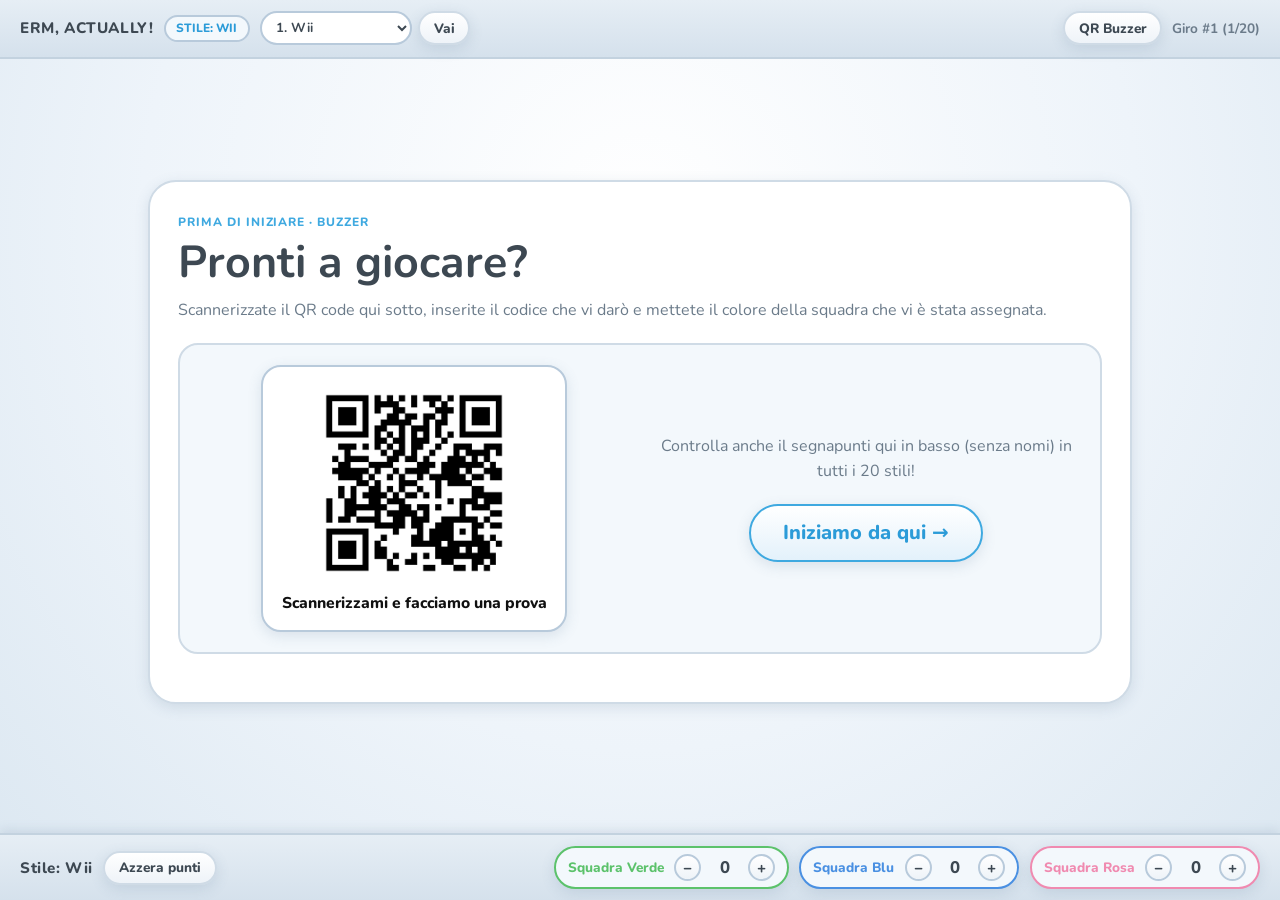
==== commit 72fdc82e: "Add files via upload" ====
--- a/campionariocompleto/index.html
+++ b/campionariocompleto/index.html
@@ -1378,6 +1378,124 @@
     .btn-compact { padding: 0.34rem 0.85rem !important; font-size: 0.85rem !important; }
     .big-btn { padding: 0.85rem 2rem !important; font-size: 1.25rem !important; }
 
+
+    /* LOBBY BUZZER QR */
+    .lobby-grid {
+      display: grid;
+      grid-template-columns: repeat(auto-fit, minmax(15rem, 1fr));
+      gap: 1.5rem;
+      align-items: center;
+      justify-items: center;
+      background: var(--bg-elevated);
+      border: var(--border-w) solid var(--border-subtle);
+      border-radius: var(--card-radius);
+      padding: 1.25rem;
+      margin-bottom: 1.25rem;
+    }
+
+    .qr-box {
+      text-align: center;
+      background: #ffffff;
+      color: #111111;
+      padding: 1rem 1.15rem;
+      border-radius: var(--card-radius);
+      border: var(--border-w) solid var(--border-strong);
+      box-shadow: var(--card-shadow);
+    }
+
+    .qr-box img {
+      width: 12.5rem;
+      height: 12.5rem;
+      object-fit: contain;
+      display: block;
+      margin: 0 auto 0.55rem;
+    }
+
+    .qr-caption {
+      font-family: var(--font-display);
+      font-size: 0.98rem;
+      font-weight: 800;
+      color: #111111;
+    }
+
+    .lobby-controls {
+      display: flex;
+      flex-direction: column;
+      align-items: center;
+      gap: 0.75rem;
+      text-align: center;
+    }
+
+    /* SEGNAPUNTI SENZA NOMI (NEL FOOTER) */
+    .teams {
+      display: flex;
+      align-items: center;
+      gap: 0.65rem;
+      flex-wrap: wrap;
+    }
+
+    .team-card {
+      display: flex;
+      align-items: center;
+      gap: 0.65rem;
+      padding: 0.35rem 0.75rem;
+      border-radius: var(--pill-radius);
+      background: var(--bg-elevated);
+      border: var(--border-w) solid var(--border-strong);
+      box-shadow: var(--card-shadow);
+    }
+
+    .team-card.team-green { border-color: var(--green); }
+    .team-card.team-blue { border-color: var(--blue); }
+    .team-card.team-pink { border-color: var(--pink); }
+
+    .team-name {
+      font-family: var(--font-display);
+      font-weight: 800;
+      font-size: 0.85rem;
+      white-space: nowrap;
+    }
+
+    .team-card.team-green .team-name { color: var(--green); }
+    .team-card.team-blue .team-name { color: var(--blue); }
+    .team-card.team-pink .team-name { color: var(--pink); }
+
+    .score-box {
+      display: flex;
+      align-items: center;
+      gap: 0.3rem;
+    }
+
+    .score-box span {
+      min-width: 2.3rem;
+      text-align: center;
+      font-family: var(--font-display);
+      font-weight: 800;
+      font-size: 1.05rem;
+      font-variant-numeric: tabular-nums;
+      color: var(--text-main);
+    }
+
+    .score-box button {
+      width: 1.7rem;
+      height: 1.7rem;
+      padding: 0;
+      display: inline-flex;
+      align-items: center;
+      justify-content: center;
+      border-radius: 50%;
+      border: var(--border-w) solid var(--border-strong);
+      background: var(--btn-secondary-bg);
+      color: var(--btn-secondary-color);
+      font-weight: 800;
+      font-size: 0.95rem;
+      cursor: pointer;
+    }
+
+    .score-box button:hover {
+      transform: scale(1.08);
+    }
+
     @media (max-width: 760px) {
       .board-grid-5 { grid-template-columns: 1fr; }
     }
@@ -1394,12 +1512,39 @@
           <button id="btn-vai-stile" type="button" class="btn-secondary btn-compact">Vai</button>
         </div>
       </div>
-      <div class="topbar-right">
+      <div class="topbar-right" style="display:flex;align-items:center;gap:0.6rem;flex-wrap:wrap;">
+        <button id="btn-apri-lobby" type="button" class="btn-secondary btn-compact">QR Buzzer</button>
         <span id="contatore-giro" class="round-label">Giro #1 (1/20)</span>
       </div>
     </header>
 
     <main class="stage">
+      <section id="schermata-lobby" class="screen is-active">
+        <div class="surface-panel">
+          <p class="eyebrow">PRIMA DI INIZIARE · BUZZER</p>
+          <h1>Pronti a giocare?</h1>
+          <p class="lead">
+            Scannerizzate il QR code qui sotto, inserite il codice che vi darò e mettete il colore della squadra che vi è stata assegnata.
+          </p>
+
+          <div class="lobby-grid">
+            <div class="qr-box">
+              <img id="buzzer-qr-img" src="https://forre01.github.io/Erm-Actually-/qrcodebuzzer.png" alt="QR Code Buzzer" />
+              <div id="buzzer-qr-caption" class="qr-caption">Scannerizzami e facciamo una prova</div>
+            </div>
+
+            <div class="lobby-controls">
+              <p class="lead" style="margin-bottom:0.5rem;">
+                Controlla anche il segnapunti qui in basso (senza nomi) in tutti i 20 stili!
+              </p>
+              <button id="btn-da-lobby-a-home" type="button" class="btn-primary big-btn">
+                Iniziamo da qui →
+              </button>
+            </div>
+          </div>
+        </div>
+      </section>
+
       <section id="schermata-interludio" class="screen">
         <div class="surface-panel center-panel">
           <p class="eyebrow">NUOVO GIRO IN ARRIVO</p>
@@ -1413,7 +1558,7 @@
         </div>
       </section>
 
-      <section id="schermata-home" class="screen is-active">
+      <section id="schermata-home" class="screen">
         <div class="surface-panel">
           <p class="eyebrow">PRESENTATO DAL VOSTRO FORRE DI QUARTIERE</p>
           <h1>ERM, ACTUALLY!</h1>
@@ -1433,7 +1578,10 @@
             </ul>
           </div>
 
-          <div class="actions-bar">
+          <div class="actions-bar spread">
+            <button id="btn-home-a-lobby" type="button" class="btn-secondary">
+              ← QR Buzzer
+            </button>
             <button id="btn-vai-tabellone" type="button" class="btn-primary">
               Vai al Tabellone →
             </button>
@@ -1526,8 +1674,39 @@
     </main>
 
     <footer class="topbar">
-      <span id="footer-stile" class="brand">Stile: Wii</span>
-      <span class="round-label">Formula: "Erm, Actually..."</span>
+      <div class="brand-wrap">
+        <span id="footer-stile" class="brand">Stile: Wii</span>
+        <button id="btn-reset-punti" type="button" class="btn-secondary btn-compact">Azzera punti</button>
+      </div>
+
+      <div class="teams" aria-label="Segnapunti squadre">
+        <div class="team-card team-green">
+          <div class="team-name">Squadra Verde</div>
+          <div class="score-box">
+            <button type="button" onclick="adjustScore('green', -100)" aria-label="Togli 100 punti a Squadra Verde">−</button>
+            <span id="score-green">0</span>
+            <button type="button" onclick="adjustScore('green', 100)" aria-label="Aggiungi 100 punti a Squadra Verde">+</button>
+          </div>
+        </div>
+
+        <div class="team-card team-blue">
+          <div class="team-name">Squadra Blu</div>
+          <div class="score-box">
+            <button type="button" onclick="adjustScore('blue', -100)" aria-label="Togli 100 punti a Squadra Blu">−</button>
+            <span id="score-blue">0</span>
+            <button type="button" onclick="adjustScore('blue', 100)" aria-label="Aggiungi 100 punti a Squadra Blu">+</button>
+          </div>
+        </div>
+
+        <div class="team-card team-pink">
+          <div class="team-name">Squadra Rosa</div>
+          <div class="score-box">
+            <button type="button" onclick="adjustScore('pink', -100)" aria-label="Togli 100 punti a Squadra Rosa">−</button>
+            <span id="score-pink">0</span>
+            <button type="button" onclick="adjustScore('pink', 100)" aria-label="Aggiungi 100 punti a Squadra Rosa">+</button>
+          </div>
+        </div>
+      </div>
     </footer>
   </div>
 
@@ -1566,11 +1745,29 @@
     const footerStile = document.getElementById("footer-stile");
 
     const schermate = {
+      lobby: document.getElementById("schermata-lobby"),
       interludio: document.getElementById("schermata-interludio"),
       home: document.getElementById("schermata-home"),
       tabellone: document.getElementById("schermata-tabellone"),
       domanda: document.getElementById("schermata-domanda")
     };
+
+    const scores = { green: 0, blue: 0, pink: 0 };
+
+    function adjustScore(team, delta) {
+      if (!(team in scores)) return;
+      scores[team] += delta;
+      const el = document.getElementById("score-" + team);
+      if (el) el.textContent = String(scores[team]);
+    }
+
+    function resetScores() {
+      Object.keys(scores).forEach((team) => {
+        scores[team] = 0;
+        const el = document.getElementById("score-" + team);
+        if (el) el.textContent = "0";
+      });
+    }
 
     const titoloInterludio = document.getElementById("titolo-interludio");
     const testoInterludio = document.getElementById("testo-interludio");
@@ -1623,7 +1820,12 @@
     }
 
     applicaStile();
-    mostra("home");
+    mostra("lobby");
+
+    document.getElementById("btn-apri-lobby").addEventListener("click", () => mostra("lobby"));
+    document.getElementById("btn-da-lobby-a-home").addEventListener("click", () => mostra("home"));
+    document.getElementById("btn-home-a-lobby").addEventListener("click", () => mostra("lobby"));
+    document.getElementById("btn-reset-punti").addEventListener("click", resetScores);
 
     btnVaiStile.addEventListener("click", saltaAStileSelezionato);
     selettoreStile.addEventListener("change", saltaAStileSelezionato);
